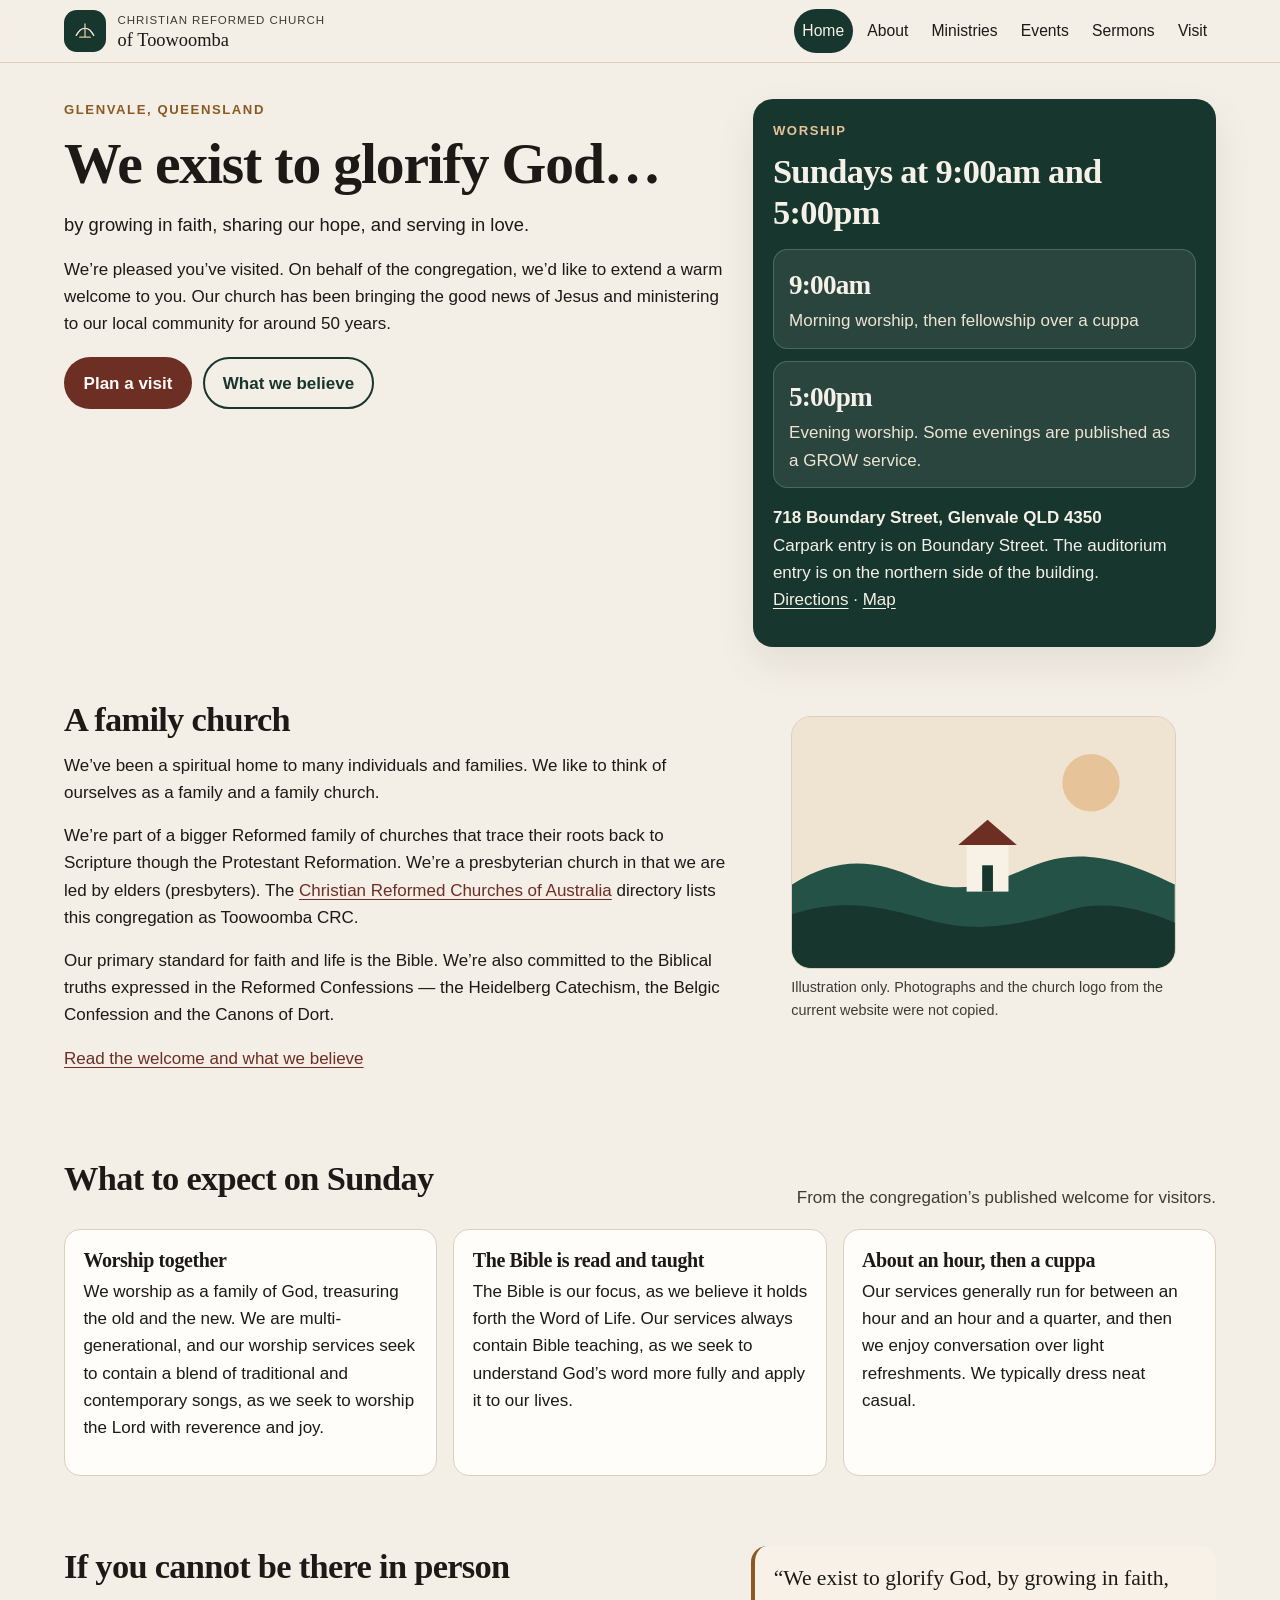
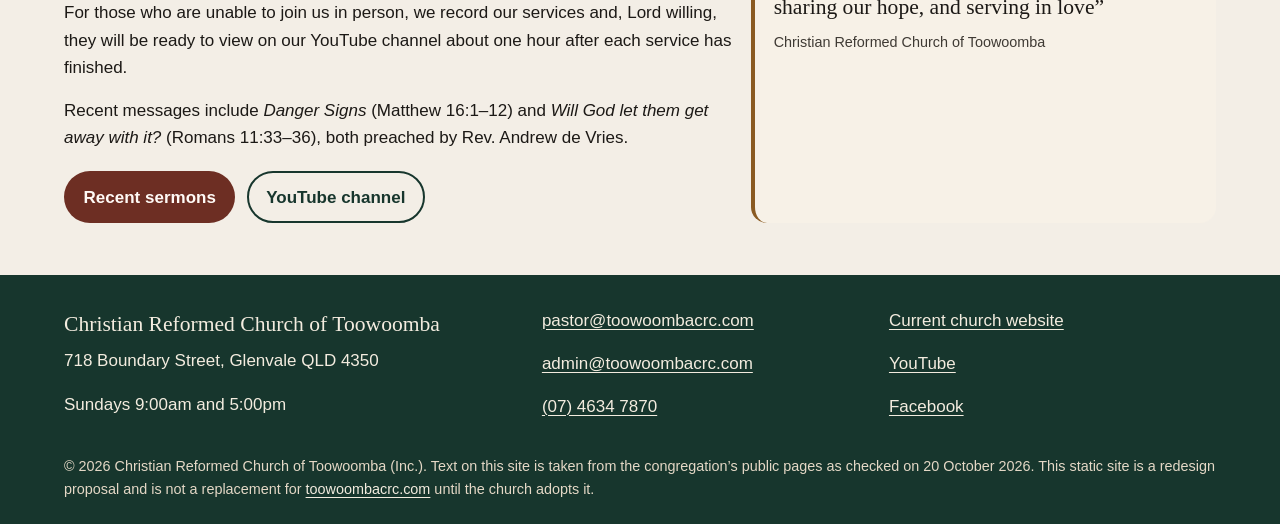
==== index.html @ ac1575d1 "Add a static GitHub Pages site for Toowoomba CRC. The pages use only text published on toowoombacrc." ====
<!DOCTYPE html>
<html lang="en-AU">
  <head>
    <meta charset="utf-8" />
    <meta name="viewport" content="width=device-width, initial-scale=1" />
    <title>Christian Reformed Church of Toowoomba | Sundays 9:00am and 5:00pm</title>
    <meta
      name="description"
      content="Christian Reformed Church of Toowoomba meets at 718 Boundary Street, Glenvale. Sunday worship is at 9:00am and 5:00pm. We exist to glorify God by growing in faith, sharing our hope, and serving in love."
    />
    <link rel="canonical" href="https://aneesh15here.github.io/toowoomba-crc/" />
    <meta property="og:type" content="website" />
    <meta property="og:locale" content="en_AU" />
    <meta property="og:site_name" content="Christian Reformed Church of Toowoomba" />
    <meta property="og:title" content="Christian Reformed Church of Toowoomba" />
    <meta
      property="og:description"
      content="Sunday worship at 9:00am and 5:00pm, 718 Boundary Street, Glenvale QLD 4350."
    />
    <meta property="og:url" content="https://aneesh15here.github.io/toowoomba-crc/" />
    <meta property="og:image" content="https://aneesh15here.github.io/toowoomba-crc/og-image.png" />
    <meta name="twitter:card" content="summary_large_image" />
    <meta name="theme-color" content="#17362d" />
    <link rel="icon" href="favicon.svg" type="image/svg+xml" />
    <link rel="stylesheet" href="styles.css" />
    <script type="application/ld+json">
      {
        "@context": "https://schema.org",
        "@type": "Church",
        "name": "Christian Reformed Church of Toowoomba",
        "legalName": "Christian Reformed Church of Toowoomba (Inc.)",
        "alternateName": "Toowoomba CRC",
        "url": "https://aneesh15here.github.io/toowoomba-crc/",
        "description": "We exist to glorify God by growing in faith, sharing our hope, and serving in love.",
        "email": "admin@toowoombacrc.com",
        "address": {
          "@type": "PostalAddress",
          "streetAddress": "718 Boundary Street",
          "addressLocality": "Glenvale",
          "addressRegion": "QLD",
          "postalCode": "4350",
          "addressCountry": "AU"
        },
        "sameAs": [
          "https://toowoombacrc.com/",
          "https://www.youtube.com/channel/UCF54Vxl2susH_3rQwiknUaQ",
          "https://facebook.com/toowoombacrc",
          "https://crca.org.au/find-a-church/"
        ],
        "event": [
          {
            "@type": "Event",
            "name": "Sunday morning worship",
            "description": "Morning service at 9:00am, followed by fellowship over a cuppa.",
            "eventAttendanceMode": "https://schema.org/OfflineEventAttendanceMode",
            "eventSchedule": {
              "@type": "Schedule",
              "repeatFrequency": "P1W",
              "byDay": "https://schema.org/Sunday",
              "startTime": "09:00",
              "scheduleTimezone": "Australia/Brisbane"
            },
            "location": {
              "@type": "Place",
              "name": "Christian Reformed Church of Toowoomba",
              "address": {
                "@type": "PostalAddress",
                "streetAddress": "718 Boundary Street",
                "addressLocality": "Glenvale",
                "addressRegion": "QLD",
                "postalCode": "4350",
                "addressCountry": "AU"
              }
            }
          },
          {
            "@type": "Event",
            "name": "Sunday evening worship",
            "description": "Evening service at 5:00pm. Some evening services are labelled GROW Service on the church website.",
            "eventAttendanceMode": "https://schema.org/MixedEventAttendanceMode",
            "eventSchedule": {
              "@type": "Schedule",
              "repeatFrequency": "P1W",
              "byDay": "https://schema.org/Sunday",
              "startTime": "17:00",
              "scheduleTimezone": "Australia/Brisbane"
            },
            "location": {
              "@type": "Place",
              "name": "Christian Reformed Church of Toowoomba",
              "address": {
                "@type": "PostalAddress",
                "streetAddress": "718 Boundary Street",
                "addressLocality": "Glenvale",
                "addressRegion": "QLD",
                "postalCode": "4350",
                "addressCountry": "AU"
              }
            }
          }
        ]
      }
    </script>
  </head>
  <body>
    <a class="skip-link" href="#main">Skip to content</a>
    <header class="site-header">
      <div class="header-inner">
        <a class="brand" href="index.html">
          <span class="brand-mark" aria-hidden="true">
            <svg viewBox="0 0 64 64" width="28" height="28" focusable="false">
              <path d="M12 42c7-12 11-16 20-16s13 4 20 16" fill="none" stroke="currentColor" stroke-width="3" stroke-linecap="round" />
              <path d="M20 46h24M32 16v30" fill="none" stroke="#e7c39a" stroke-width="3" stroke-linecap="round" />
            </svg>
          </span>
          <span class="brand-text">
            <span class="brand-kicker">Christian Reformed Church</span>
            <span class="brand-name">of Toowoomba</span>
          </span>
        </a>
        <nav class="site-nav" aria-label="Primary">
          <ul>
            <li><a href="index.html" aria-current="page">Home</a></li>
            <li><a href="about.html">About</a></li>
            <li><a href="ministries.html">Ministries</a></li>
            <li><a href="events.html">Events</a></li>
            <li><a href="sermons.html">Sermons</a></li>
            <li><a href="visit.html">Visit</a></li>
          </ul>
        </nav>
      </div>
    </header>

    <main id="main">
      <section class="hero">
        <div class="wrap hero-grid">
          <div>
            <p class="kicker">Glenvale, Queensland</p>
            <h1>We exist to glorify God…</h1>
            <p class="lede">by growing in faith, sharing our hope, and serving in love.</p>
            <p>
              We’re pleased you’ve visited. On behalf of the congregation, we’d like to extend a warm welcome to you.
              Our church has been bringing the good news of Jesus and ministering to our local community for around 50 years.
            </p>
            <div class="hero-actions">
              <a class="button button-primary" href="visit.html">Plan a visit</a>
              <a class="button button-secondary" href="about.html">What we believe</a>
            </div>
          </div>
          <aside class="service-panel" aria-labelledby="gather-heading">
            <p class="kicker" style="color: #e7c39a">Worship</p>
            <h2 id="gather-heading">Sundays at 9:00am and 5:00pm</h2>
            <div class="service-times">
              <div class="time-block">
                <strong>9:00am</strong>
                <span>Morning worship, then fellowship over a cuppa</span>
              </div>
              <div class="time-block">
                <strong>5:00pm</strong>
                <span>Evening worship. Some evenings are published as a GROW service.</span>
              </div>
            </div>
            <p class="address-line">
              <strong>718 Boundary Street, Glenvale QLD 4350</strong><br />
              Carpark entry is on Boundary Street. The auditorium entry is on the northern side of the building.
            </p>
            <p>
              <a href="https://www.google.com/maps/dir//718+Boundary+Street%2C+Glenvale+QLD+4350/">Directions</a>
              ·
              <a href="visit.html#map">Map</a>
            </p>
          </aside>
        </div>
      </section>

      <section class="section" aria-labelledby="welcome-heading">
        <div class="wrap split">
          <div>
            <h2 id="welcome-heading">A family church</h2>
            <p>
              We’ve been a spiritual home to many individuals and families. We like to think of ourselves as a family and a family church.
            </p>
            <p>
              We’re part of a bigger Reformed family of churches that trace their roots back to Scripture though the Protestant Reformation.
              We’re a presbyterian church in that we are led by elders (presbyters).               The
              <a href="https://crca.org.au/find-a-church/">Christian Reformed Churches of Australia</a>
              directory lists this congregation as Toowoomba CRC.
            </p>
            <p>
              Our primary standard for faith and life is the Bible. We’re also committed to the Biblical truths expressed in the Reformed Confessions — the Heidelberg Catechism, the Belgic Confession and the Canons of Dort.
            </p>
            <p><a href="about.html">Read the welcome and what we believe</a></p>
          </div>
          <figure>
            <div class="illustration">
              <svg viewBox="0 0 640 420" role="img" aria-labelledby="illust-title illust-desc">
                <title id="illust-title">Warm hillside illustration</title>
                <desc id="illust-desc">A simple drawing of hills and an open sky. It is not a photograph of the church building.</desc>
                <rect width="640" height="420" fill="#efe4d2" />
                <circle cx="500" cy="110" r="48" fill="#e7c39a" />
                <path d="M0 280c80-50 140-40 210-10 70 30 120 10 190-20 70-30 140-20 240 30v140H0z" fill="#245246" />
                <path d="M0 330c90-30 160-10 230 10 80 22 150 8 230-16 50-16 110-10 180 20v76H0z" fill="#17362d" />
                <rect x="292" y="214" width="70" height="78" fill="#f7f1e6" />
                <path d="M278 214l49-42 49 42z" fill="#6d2e23" />
                <rect x="318" y="248" width="18" height="44" fill="#17362d" />
              </svg>
            </div>
            <figcaption class="figure-note">Illustration only. Photographs and the church logo from the current website were not copied.</figcaption>
          </figure>
        </div>
      </section>

      <section class="section" aria-labelledby="expect-heading">
        <div class="wrap">
          <div class="section-head">
            <h2 id="expect-heading">What to expect on Sunday</h2>
            <p>From the congregation’s published welcome for visitors.</p>
          </div>
          <div class="card-grid three">
            <article class="card">
              <h3>Worship together</h3>
              <p>We worship as a family of God, treasuring the old and the new. We are multi-generational, and our worship services seek to contain a blend of traditional and contemporary songs, as we seek to worship the Lord with reverence and joy.</p>
            </article>
            <article class="card">
              <h3>The Bible is read and taught</h3>
              <p>The Bible is our focus, as we believe it holds forth the Word of Life. Our services always contain Bible teaching, as we seek to understand God’s word more fully and apply it to our lives.</p>
            </article>
            <article class="card">
              <h3>About an hour, then a cuppa</h3>
              <p>Our services generally run for between an hour and an hour and a quarter, and then we enjoy conversation over light refreshments. We typically dress neat casual.</p>
            </article>
          </div>
        </div>
      </section>

      <section class="section" aria-labelledby="online-heading">
        <div class="wrap split">
          <div>
            <h2 id="online-heading">If you cannot be there in person</h2>
            <p>
              For those who are unable to join us in person, we record our services and, Lord willing, they will be ready to view on our YouTube channel about one hour after each service has finished.
            </p>
            <p>
              Recent messages include <cite>Danger Signs</cite> (Matthew 16:1–12) and <cite>Will God let them get away with it?</cite> (Romans 11:33–36), both preached by Rev. Andrew de Vries.
            </p>
            <div class="button-row">
              <a class="button button-primary" href="sermons.html">Recent sermons</a>
              <a class="button button-secondary" href="https://www.youtube.com/channel/UCF54Vxl2susH_3rQwiknUaQ">YouTube channel</a>
            </div>
          </div>
          <blockquote class="quote">
            “We exist to glorify God, by growing in faith, sharing our hope, and serving in love”
            <cite>Christian Reformed Church of Toowoomba</cite>
          </blockquote>
        </div>
      </section>
    </main>

    <footer class="site-footer">
      <div class="wrap footer-grid">
        <div>
          <p class="footer-title">Christian Reformed Church of Toowoomba</p>
          <p>718 Boundary Street, Glenvale QLD 4350</p>
          <p>Sundays 9:00am and 5:00pm</p>
        </div>
        <div>
          <p><a href="mailto:pastor@toowoombacrc.com">pastor@toowoombacrc.com</a></p>
          <p><a href="mailto:admin@toowoombacrc.com">admin@toowoombacrc.com</a></p>
          <p><a href="tel:+61746347870">(07) 4634 7870</a></p>
        </div>
        <div>
          <p><a href="https://toowoombacrc.com/">Current church website</a></p>
          <p><a href="https://www.youtube.com/channel/UCF54Vxl2susH_3rQwiknUaQ">YouTube</a></p>
          <p><a href="https://facebook.com/toowoombacrc">Facebook</a></p>
        </div>
      </div>
      <div class="wrap">
        <p class="fine">© 2026 Christian Reformed Church of Toowoomba (Inc.). Text on this site is taken from the congregation’s public pages as checked on 20 October 2026. This static site is a redesign proposal and is not a replacement for <a href="https://toowoombacrc.com/">toowoombacrc.com</a> until the church adopts it.</p>
      </div>
    </footer>
  </body>
</html>
---- styles.css ----
:root {
  --bg: #f3eee6;
  --bg-deep: #e7dfd2;
  --surface: #fffdf9;
  --ink: #1c1916;
  --muted: #3f3a34;
  --line: #ddcfbc;
  --forest: #17362d;
  --forest-mid: #245246;
  --clay: #6d2e23;
  --gold: #8a5a22;
  --todo-bg: #fff6d6;
  --todo-ink: #3a2c08;
  --todo-line: #8a6412;
  --focus: #0b4f8a;
  --shadow: 0 16px 40px rgba(48, 32, 16, 0.08);
  --radius: 1.25rem;
  --max: 72rem;
  --header: 4.5rem;
  color-scheme: light;
}

*,
*::before,
*::after {
  box-sizing: border-box;
}

html {
  scroll-behavior: smooth;
}

body {
  margin: 0;
  background:
    radial-gradient(1200px 500px at 100% -10%, #efe2cf 0%, transparent 55%),
    var(--bg);
  color: var(--ink);
  font-family: "Segoe UI", "Helvetica Neue", Helvetica, Arial, sans-serif;
  font-size: 1.0625rem;
  line-height: 1.6;
}

body,
a,
button {
  -webkit-tap-highlight-color: transparent;
}

img,
svg {
  max-width: 100%;
  height: auto;
}

h1,
h2,
h3,
h4 {
  font-family: "Iowan Old Style", "Palatino Linotype", Palatino, Georgia, serif;
  font-weight: 600;
  line-height: 1.2;
  letter-spacing: -0.02em;
}

h1 {
  font-size: clamp(2.1rem, 5vw, 3.6rem);
  margin: 0 0 0.75rem;
}

h2 {
  font-size: clamp(1.6rem, 3vw, 2.15rem);
  margin: 0 0 0.75rem;
}

h3 {
  font-size: 1.25rem;
  margin: 0 0 0.4rem;
}

p,
ul,
ol,
dl {
  margin: 0 0 1rem;
}

a {
  color: var(--clay);
  text-decoration-thickness: 1px;
  text-underline-offset: 0.18em;
}

a:hover {
  color: var(--forest);
}

:focus-visible {
  outline: 3px solid var(--focus);
  outline-offset: 3px;
}

.skip-link {
  position: absolute;
  left: 0.75rem;
  top: 0.75rem;
  z-index: 20;
  transform: translateY(-150%);
  background: var(--ink);
  color: #fff;
  padding: 0.6rem 0.9rem;
  border-radius: 0.5rem;
}

.skip-link:focus {
  transform: none;
}

.wrap {
  width: min(var(--max), calc(100% - 2rem));
  margin-inline: auto;
}

.site-header {
  position: sticky;
  top: 0;
  z-index: 10;
  background: rgba(243, 238, 230, 0.92);
  border-bottom: 1px solid var(--line);
  backdrop-filter: blur(10px);
}

.header-inner {
  width: min(var(--max), calc(100% - 2rem));
  margin-inline: auto;
  display: flex;
  flex-wrap: wrap;
  align-items: center;
  justify-content: space-between;
  gap: 0.25rem 1.25rem;
  padding: 0.55rem 0;
}

.brand {
  display: flex;
  align-items: center;
  gap: 0.75rem;
  color: var(--ink);
  text-decoration: none;
  min-height: 44px;
}

.brand-mark {
  width: 2.6rem;
  height: 2.6rem;
  flex: none;
  display: grid;
  place-items: center;
  border-radius: 0.8rem;
  background: var(--forest);
  color: #f7f1e6;
}

.brand-kicker,
.brand-name {
  display: block;
}

.brand-kicker {
  font-size: 0.72rem;
  letter-spacing: 0.08em;
  text-transform: uppercase;
  color: var(--muted);
}

.brand-name {
  font-family: "Iowan Old Style", Palatino, Georgia, serif;
  font-size: 1.15rem;
  line-height: 1.1;
}

.site-nav ul {
  display: flex;
  flex-wrap: wrap;
  gap: 0.15rem 0.35rem;
  list-style: none;
  margin: 0;
  padding: 0;
}

.site-nav a {
  display: inline-flex;
  align-items: center;
  min-height: 44px;
  padding: 0.2rem 0.55rem;
  border-radius: 999px;
  color: var(--ink);
  text-decoration: none;
  font-size: 0.98rem;
}

.site-nav a:hover,
.site-nav a[aria-current="page"] {
  background: var(--forest);
  color: #f7f1e6;
}

.hero {
  padding: 2.25rem 0 1rem;
}

.hero-grid {
  display: grid;
  gap: 1.25rem;
}

.kicker {
  margin: 0 0 0.6rem;
  color: var(--gold);
  font-size: 0.82rem;
  font-weight: 700;
  letter-spacing: 0.12em;
  text-transform: uppercase;
}

.lede {
  font-size: 1.15rem;
  max-width: 40rem;
}

.hero-actions,
.button-row {
  display: flex;
  flex-wrap: wrap;
  gap: 0.7rem;
  margin: 1.25rem 0 0;
}

.button {
  display: inline-flex;
  align-items: center;
  justify-content: center;
  min-height: 48px;
  padding: 0.65rem 1.1rem;
  border-radius: 999px;
  text-decoration: none;
  font-weight: 600;
  border: 2px solid transparent;
}

.button-primary {
  background: var(--clay);
  color: #fffaf6;
}

.button-primary:hover {
  background: #542318;
  color: #fff;
}

.button-secondary {
  background: transparent;
  color: var(--forest);
  border-color: var(--forest);
}

.button-secondary:hover {
  background: var(--forest);
  color: #f7f1e6;
}

.service-panel {
  background: var(--forest);
  color: #f6f1e8;
  border-radius: var(--radius);
  padding: 1.35rem 1.25rem 1.15rem;
  box-shadow: var(--shadow);
}

.service-panel h2,
.service-panel p,
.service-panel a {
  color: #f6f1e8;
}

.service-panel a {
  text-decoration: underline;
}

.service-times {
  display: grid;
  gap: 0.75rem;
  margin: 1rem 0;
}

.time-block {
  background: rgba(255, 253, 249, 0.08);
  border: 1px solid rgba(255, 253, 249, 0.18);
  border-radius: 0.9rem;
  padding: 0.85rem 0.95rem;
}

.time-block strong {
  display: block;
  font-family: "Iowan Old Style", Palatino, Georgia, serif;
  font-size: 1.7rem;
  font-weight: 600;
  letter-spacing: -0.03em;
}

.time-block span {
  display: block;
  color: #efe4d4;
}

.address-line {
  margin: 0.4rem 0 0;
}

.section {
  padding: 2.2rem 0;
}

.section-head {
  display: flex;
  flex-wrap: wrap;
  justify-content: space-between;
  align-items: end;
  gap: 0.75rem 1.5rem;
  margin-bottom: 1.1rem;
}

.section-head p {
  max-width: 38rem;
  margin: 0;
  color: var(--muted);
}

.card-grid,
.split {
  display: grid;
  gap: 1rem;
}

.card,
.note,
.todo,
.quote,
.person,
.belief {
  background: var(--surface);
  border: 1px solid var(--line);
  border-radius: 1rem;
  padding: 1.1rem 1.15rem;
}

.card h3 a {
  color: inherit;
  text-decoration: none;
}

.card h3 a:hover {
  color: var(--clay);
  text-decoration: underline;
}

.meta {
  margin: 0 0 0.45rem;
  color: var(--gold);
  font-size: 0.86rem;
  font-weight: 700;
  letter-spacing: 0.04em;
  text-transform: uppercase;
}

.muted {
  color: var(--muted);
}

.quote {
  margin: 0;
  background: #f7f1e7;
  border: none;
  border-left: 4px solid var(--gold);
  font-family: "Iowan Old Style", Palatino, Georgia, serif;
  font-size: 1.35rem;
  line-height: 1.35;
}

.quote cite {
  display: block;
  margin-top: 0.7rem;
  font-family: "Segoe UI", "Helvetica Neue", sans-serif;
  font-size: 0.9rem;
  font-style: normal;
  color: var(--muted);
}

.illustration {
  border-radius: var(--radius);
  overflow: hidden;
  border: 1px solid var(--line);
  background: #efe4d2;
}

.illustration svg {
  display: block;
  width: 100%;
  height: auto;
}

.figure-note {
  margin: 0.45rem 0 0;
  color: var(--muted);
  font-size: 0.9rem;
}

.todo {
  background: var(--todo-bg);
  border-color: var(--todo-line);
  color: var(--todo-ink);
}

.todo strong {
  letter-spacing: 0.04em;
}

.people-grid,
.belief-list,
.sermon-list,
.policy-list {
  display: grid;
  gap: 0.75rem;
  list-style: none;
  padding: 0;
}

.role {
  margin: 0;
  color: var(--muted);
  font-size: 0.92rem;
}

.table-wrap {
  overflow-x: auto;
  border: 1px solid var(--line);
  border-radius: 1rem;
  background: var(--surface);
}

table {
  width: 100%;
  border-collapse: collapse;
  min-width: 36rem;
}

th,
td {
  text-align: left;
  padding: 0.8rem 0.9rem;
  border-bottom: 1px solid var(--line);
  vertical-align: top;
}

th {
  background: #f7f1e7;
  font-size: 0.82rem;
  letter-spacing: 0.06em;
  text-transform: uppercase;
}

tr:last-child td {
  border-bottom: 0;
}

.map-frame {
  width: 100%;
  min-height: 320px;
  border: 0;
  border-radius: 1rem;
  background: var(--bg-deep);
}

.contact-list {
  list-style: none;
  padding: 0;
}

.contact-list li {
  margin: 0 0 0.55rem;
}

.site-footer {
  margin-top: 1rem;
  background: var(--forest);
  color: #f3ecdf;
  padding: 2rem 0 1.4rem;
}

.site-footer a {
  color: #f3ecdf;
}

.footer-grid {
  display: grid;
  gap: 1.25rem;
}

.footer-title {
  font-family: "Iowan Old Style", Palatino, Georgia, serif;
  font-size: 1.35rem;
  margin: 0 0 0.4rem;
}

.fine {
  margin: 1.2rem 0 0;
  font-size: 0.9rem;
  color: #e4d8c6;
}

caption {
  caption-side: top;
  text-align: left;
  padding: 0.85rem 0.9rem 0.2rem;
  color: var(--muted);
}

.visually-hidden {
  position: absolute;
  width: 1px;
  height: 1px;
  padding: 0;
  margin: -1px;
  overflow: hidden;
  clip: rect(0, 0, 0, 0);
  white-space: nowrap;
  border: 0;
}

.page-intro {
  padding: 2rem 0 0.5rem;
}

.page-intro p {
  max-width: 44rem;
  font-size: 1.12rem;
}

@media (min-width: 760px) {
  .hero-grid,
  .split {
    grid-template-columns: 1.3fr 0.9fr;
    align-items: stretch;
  }

  .card-grid,
  .people-grid,
  .belief-list {
    grid-template-columns: 1fr 1fr;
  }

  .footer-grid {
    grid-template-columns: 1.4fr 1fr 1fr;
  }
}

@media (min-width: 980px) {
  .card-grid.three,
  .belief-list {
    grid-template-columns: 1fr 1fr 1fr;
  }
}

@media (prefers-reduced-motion: reduce) {
  html {
    scroll-behavior: auto;
  }
}
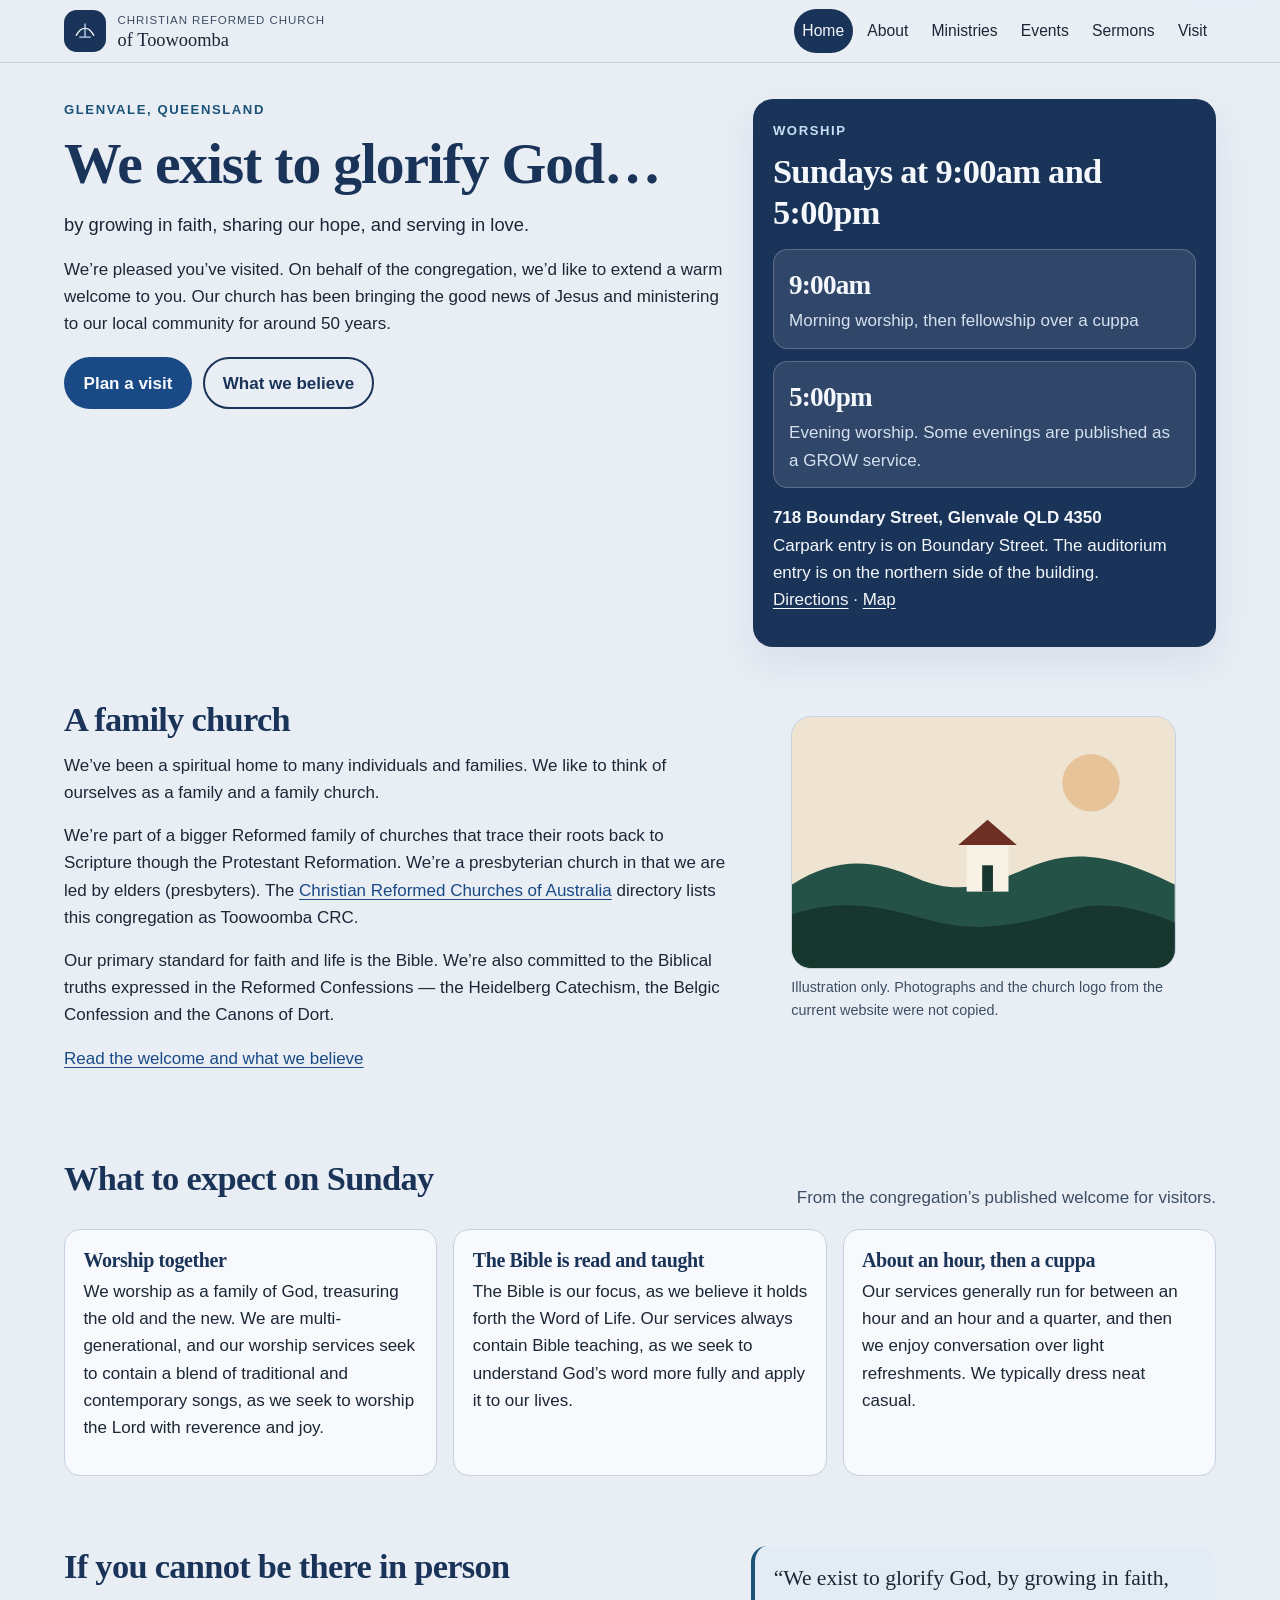
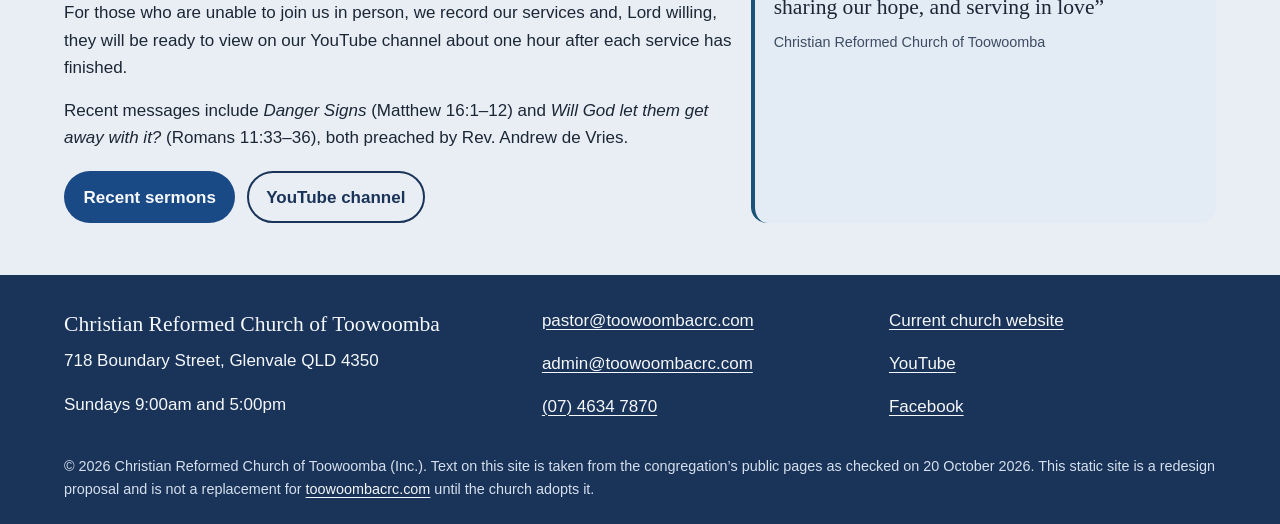
==== commit 449277d6: "Shift the site theme toward a calm blue. Page, surface, border, heading, and accent colours now come" ====
--- a/index.html
+++ b/index.html
@@ -20,7 +20,7 @@
     <meta property="og:url" content="https://aneesh15here.github.io/toowoomba-crc/" />
     <meta property="og:image" content="https://aneesh15here.github.io/toowoomba-crc/og-image.png" />
     <meta name="twitter:card" content="summary_large_image" />
-    <meta name="theme-color" content="#17362d" />
+    <meta name="theme-color" content="#1a3358" />
     <link rel="icon" href="favicon.svg" type="image/svg+xml" />
     <link rel="stylesheet" href="styles.css" />
     <script type="application/ld+json">
@@ -148,7 +148,7 @@
             </div>
           </div>
           <aside class="service-panel" aria-labelledby="gather-heading">
-            <p class="kicker" style="color: #e7c39a">Worship</p>
+            <p class="kicker">Worship</p>
             <h2 id="gather-heading">Sundays at 9:00am and 5:00pm</h2>
             <div class="service-times">
               <div class="time-block">
--- a/styles.css
+++ b/styles.css
@@ -1,19 +1,31 @@
 :root {
-  --bg: #f3eee6;
-  --bg-deep: #e7dfd2;
-  --surface: #fffdf9;
-  --ink: #1c1916;
-  --muted: #3f3a34;
-  --line: #ddcfbc;
-  --forest: #17362d;
-  --forest-mid: #245246;
-  --clay: #6d2e23;
-  --gold: #8a5a22;
-  --todo-bg: #fff6d6;
-  --todo-ink: #3a2c08;
-  --todo-line: #8a6412;
+  --bg: #e9eef5;
+  --bg-deep: #d9e3ef;
+  --bg-glow: #dfe8f4;
+  --surface: #f7f9fc;
+  --surface-muted: #e3ebf4;
+  --ink: #1c2736;
+  --muted: #3d4d63;
+  --line: #c5d1e0;
+  --forest: #1a3358;
+  --forest-mid: #2c4a72;
+  --clay: #1a4a86;
+  --clay-deep: #123666;
+  --gold: #1a5278;
+  --todo-bg: #e4eef8;
+  --todo-ink: #1c2736;
+  --todo-line: #6a86a6;
   --focus: #0b4f8a;
-  --shadow: 0 16px 40px rgba(48, 32, 16, 0.08);
+  --on-ink: #ffffff;
+  --on-navy: #f4f7fb;
+  --on-navy-soft: #d5e0ee;
+  --on-navy-accent: #c9dff5;
+  --on-blue: #f7f9fc;
+  --mark-accent: #c5d8ef;
+  --on-navy-wash: rgba(244, 247, 251, 0.1);
+  --on-navy-line: rgba(244, 247, 251, 0.22);
+  --header-bg: rgba(233, 238, 245, 0.92);
+  --shadow: 0 16px 40px rgba(22, 40, 72, 0.08);
   --radius: 1.25rem;
   --max: 72rem;
   --header: 4.5rem;
@@ -33,7 +45,7 @@
 body {
   margin: 0;
   background:
-    radial-gradient(1200px 500px at 100% -10%, #efe2cf 0%, transparent 55%),
+    radial-gradient(1200px 500px at 100% -10%, var(--bg-glow) 0%, transparent 55%),
     var(--bg);
   color: var(--ink);
   font-family: "Segoe UI", "Helvetica Neue", Helvetica, Arial, sans-serif;
@@ -61,6 +73,7 @@
   font-weight: 600;
   line-height: 1.2;
   letter-spacing: -0.02em;
+  color: var(--forest);
 }
 
 h1 {
@@ -107,7 +120,7 @@
   z-index: 20;
   transform: translateY(-150%);
   background: var(--ink);
-  color: #fff;
+  color: var(--on-ink);
   padding: 0.6rem 0.9rem;
   border-radius: 0.5rem;
 }
@@ -125,7 +138,7 @@
   position: sticky;
   top: 0;
   z-index: 10;
-  background: rgba(243, 238, 230, 0.92);
+  background: var(--header-bg);
   border-bottom: 1px solid var(--line);
   backdrop-filter: blur(10px);
 }
@@ -158,7 +171,11 @@
   place-items: center;
   border-radius: 0.8rem;
   background: var(--forest);
-  color: #f7f1e6;
+  color: var(--on-navy);
+}
+
+.brand-mark svg path:last-child {
+  stroke: var(--mark-accent);
 }
 
 .brand-kicker,
@@ -202,7 +219,7 @@
 .site-nav a:hover,
 .site-nav a[aria-current="page"] {
   background: var(--forest);
-  color: #f7f1e6;
+  color: var(--on-navy);
 }
 
 .hero {
@@ -250,12 +267,12 @@
 
 .button-primary {
   background: var(--clay);
-  color: #fffaf6;
+  color: var(--on-blue);
 }
 
 .button-primary:hover {
-  background: #542318;
-  color: #fff;
+  background: var(--clay-deep);
+  color: var(--on-blue);
 }
 
 .button-secondary {
@@ -266,12 +283,12 @@
 
 .button-secondary:hover {
   background: var(--forest);
-  color: #f7f1e6;
+  color: var(--on-navy);
 }
 
 .service-panel {
   background: var(--forest);
-  color: #f6f1e8;
+  color: var(--on-navy);
   border-radius: var(--radius);
   padding: 1.35rem 1.25rem 1.15rem;
   box-shadow: var(--shadow);
@@ -280,7 +297,11 @@
 .service-panel h2,
 .service-panel p,
 .service-panel a {
-  color: #f6f1e8;
+  color: var(--on-navy);
+}
+
+.service-panel .kicker {
+  color: var(--on-navy-accent);
 }
 
 .service-panel a {
@@ -294,8 +315,8 @@
 }
 
 .time-block {
-  background: rgba(255, 253, 249, 0.08);
-  border: 1px solid rgba(255, 253, 249, 0.18);
+  background: var(--on-navy-wash);
+  border: 1px solid var(--on-navy-line);
   border-radius: 0.9rem;
   padding: 0.85rem 0.95rem;
 }
@@ -310,7 +331,7 @@
 
 .time-block span {
   display: block;
-  color: #efe4d4;
+  color: var(--on-navy-soft);
 }
 
 .address-line {
@@ -379,7 +400,7 @@
 
 .quote {
   margin: 0;
-  background: #f7f1e7;
+  background: var(--surface-muted);
   border: none;
   border-left: 4px solid var(--gold);
   font-family: "Iowan Old Style", Palatino, Georgia, serif;
@@ -400,7 +421,7 @@
   border-radius: var(--radius);
   overflow: hidden;
   border: 1px solid var(--line);
-  background: #efe4d2;
+  background: var(--bg-deep);
 }
 
 .illustration svg {
@@ -463,7 +484,7 @@
 }
 
 th {
-  background: #f7f1e7;
+  background: var(--surface-muted);
   font-size: 0.82rem;
   letter-spacing: 0.06em;
   text-transform: uppercase;
@@ -493,12 +514,12 @@
 .site-footer {
   margin-top: 1rem;
   background: var(--forest);
-  color: #f3ecdf;
+  color: var(--on-navy);
   padding: 2rem 0 1.4rem;
 }
 
 .site-footer a {
-  color: #f3ecdf;
+  color: var(--on-navy);
 }
 
 .footer-grid {
@@ -515,7 +536,7 @@
 .fine {
   margin: 1.2rem 0 0;
   font-size: 0.9rem;
-  color: #e4d8c6;
+  color: var(--on-navy-soft);
 }
 
 caption {
